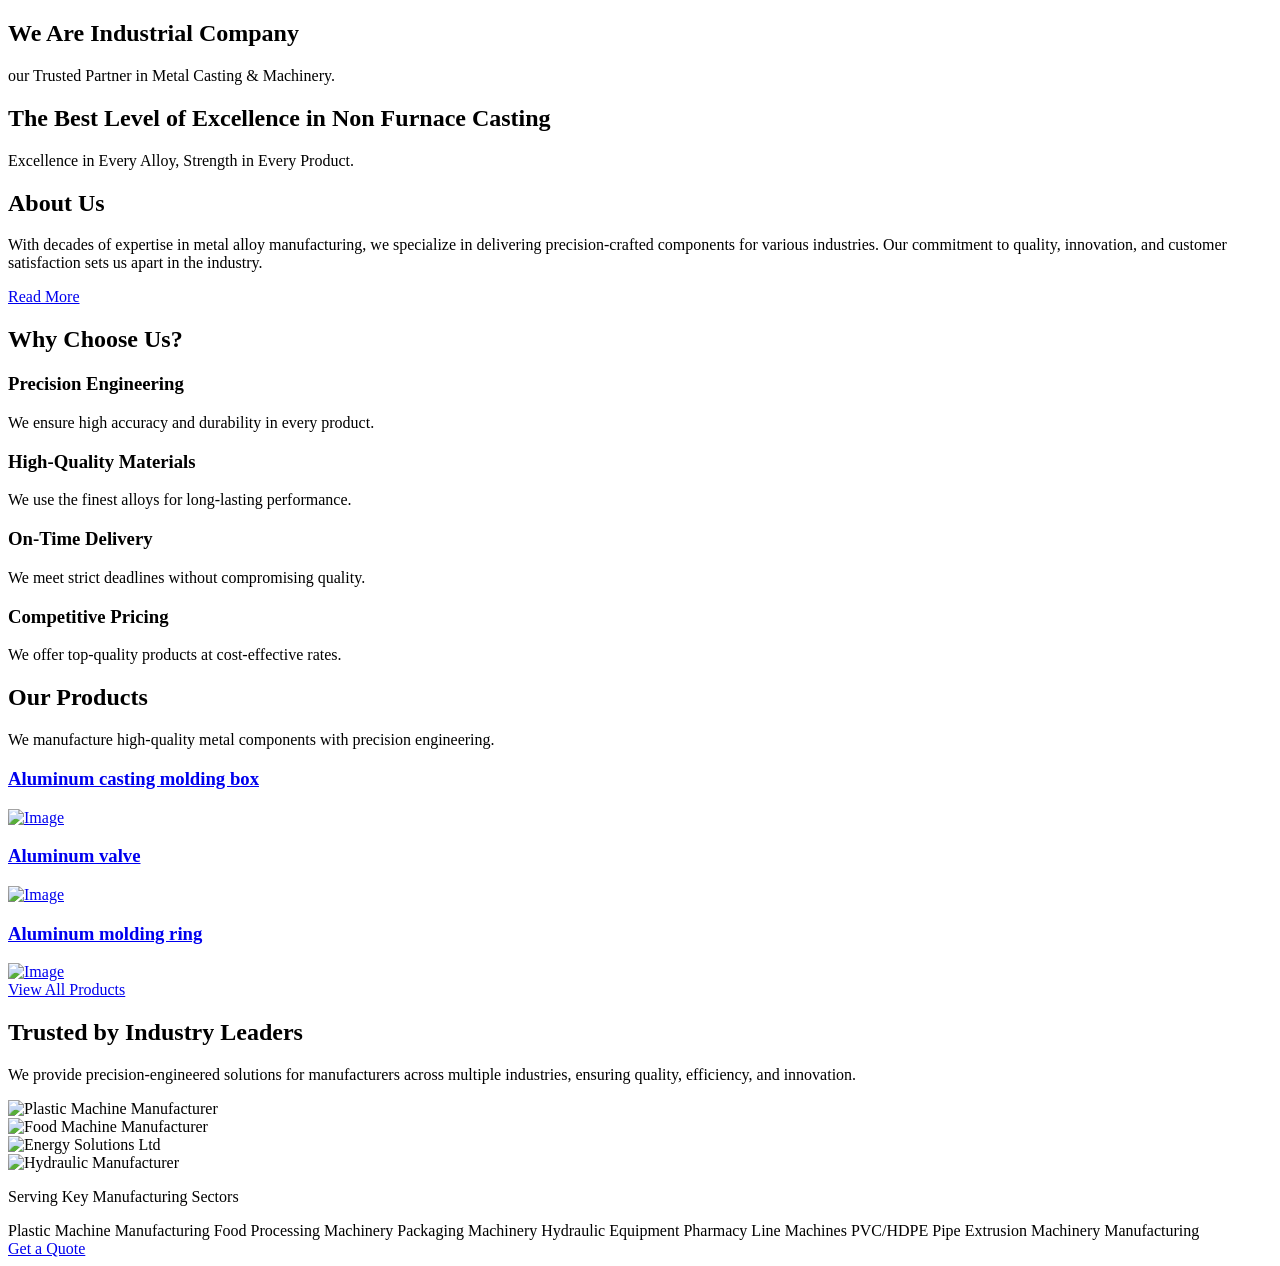
==== index.html @ b77e61ca "text changes in index page & remove product detail page link & added extra one industry." ====
<!DOCTYPE html>
<html lang="en">
  <head>
    <title>Home | Varahi Metal</title>
    <meta charset="utf-8" />
    <meta
      name="viewport"
      content="width=device-width, initial-scale=1, shrink-to-fit=no"
    />

    <link
      href="https://fonts.googleapis.com/css?family=Montserrat:400,700|Oxygen:400,700"
      rel="stylesheet"
    />

    <link rel="stylesheet" href="css/bootstrap.css" />
    <link rel="stylesheet" href="css/animate.css" />
    <link rel="stylesheet" href="css/owl.carousel.min.css" />
    <link rel="stylesheet" href="css/jquery.fancybox.min.css" />

    <link rel="stylesheet" href="fonts/ionicons/css/ionicons.min.css" />
    <link rel="stylesheet" href="fonts/fontawesome/css/font-awesome.min.css" />

    <!-- Theme Style -->
    <link rel="stylesheet" href="css/style.css" />
    <link rel="stylesheet" href="css/custom.css" />
  </head>
  <body>
    <div id="header-placeholder"></div>

    <!-- END header -->

    <div class="top-shadow"></div>

    <section class="home-slider owl-carousel">
      <div
        class="slider-item"
        style="background-image: url('images/industrial_hero_1.jpg')"
      >
        <div class="container">
          <div
            class="row slider-text align-items-center justify-content-center"
          >
            <div class="col-lg-7 text-center col-sm-12 element-animate">
              <h1 class="mb-4"><span>We Are Industrial Company</span></h1>
              <p class="mb-5 w-75">
                our Trusted Partner in Metal Casting & Machinery.
              </p>
            </div>
          </div>
        </div>
      </div>

      <div
        class="slider-item"
        style="background-image: url('images/industrial_hero_2.jpg')"
      >
        <div class="container">
          <div
            class="row slider-text align-items-center justify-content-center"
          >
            <div class="col-lg-7 text-center col-sm-12 element-animate">
              <h1>
                <span>The Best Level of Excellence in Non Furnace Casting</span>
              </h1>
              <p class="mb-5 w-75">
                Excellence in Every Alloy, Strength in Every Product.
              </p>
            </div>
          </div>
        </div>
      </div>
    </section>

    <section class="section element-animate">
      <div class="container">
        <div class="row align-items-center mb-5">
          <div class="col-12">
            <div class="block-41">
              <h2 class="block-41-heading mb-5 text-center">About Us</h2>
              <div class="block-41-text">
                <p>
                  With decades of expertise in metal alloy manufacturing, we
                  specialize in delivering precision-crafted components for
                  various industries. Our commitment to quality, innovation, and
                  customer satisfaction sets us apart in the industry.
                </p>
                <p class="text-center">
                  <a href="./about" class="btn btn-primary">
                    Read More
                    <span class="ion-android-arrow-forward"></span
                  ></a>
                </p>
              </div>
            </div>
          </div>
        </div>
      </div>
    </section>
    <!-- END slider -->

    <section class="section bg-light">
      <div class="container">
        <div class="row mb-5">
          <div class="col-12 text-center">
            <h2>Why Choose Us?</h2>
          </div>
        </div>
        <div class="row align-items-stretch">
          <div class="col-lg-4 order-lg-2">
            <div class="scaling-image h-100">
              <div class="frame h-100">
                <div
                  class="feature-img-bg h-100"
                  style="
                    background-image: url('images/industrial_feature_1.jpg');
                  "
                ></div>
              </div>
            </div>
          </div>

          <div
            class="col-md-6 col-lg-4 feature-1-wrap d-md-flex flex-md-column order-lg-1"
          >
            <div class="feature-1 d-md-flex">
              <div class="align-self-center">
                <span class="ion ion-hammer display-4 text-primary"></span>
                <h3>Precision Engineering</h3>
                <p>We ensure high accuracy and durability in every product.</p>
              </div>
            </div>

            <div class="feature-1 d-md-flex">
              <div class="align-self-center">
                <span class="ion ion-cube display-4 text-primary"></span>
                <h3>High-Quality Materials</h3>
                <p>We use the finest alloys for long-lasting performance.</p>
              </div>
            </div>
          </div>

          <div
            class="col-md-6 col-lg-4 feature-1-wrap d-md-flex flex-md-column order-lg-3"
          >
            <div class="feature-1 d-md-flex">
              <div class="align-self-center">
                <span
                  class="ion ion-ios-speedometer display-4 text-primary"
                ></span>
                <h3>On-Time Delivery</h3>
                <p>We meet strict deadlines without compromising quality.</p>
              </div>
            </div>

            <div class="feature-1 d-md-flex">
              <div class="align-self-center">
                <span class="ion ion-pricetag display-4 text-primary"></span>
                <h3>Competitive Pricing</h3>
                <p>We offer top-quality products at cost-effective rates.</p>
              </div>
            </div>
          </div>
        </div>
      </div>
    </section>

    <section class="section border-t">
      <div class="container">
        <div class="row justify-content-center mb-5 element-animate">
          <div class="col-md-8 text-center">
            <h2 class="heading mb-4">Our Products</h2>
            <p class="mb-5 lead">
              We manufacture high-quality metal components with precision
              engineering.
            </p>
          </div>
        </div>
      </div>
      <div class="container-fluid">
        <div class="row no-gutters">
          <div class="col-md-4 element-animate">
            <a href="javascript:void(0)" class="link-thumbnail">
              <h3>Aluminum casting molding box</h3>
              <span class="ion-plus icon"></span>
              <img
                src="images/products/alu_casting_cutting_box.jpg"
                alt="Image"
                class="img-fluid"
              />
            </a>
          </div>
          <div class="col-md-4 element-animate">
            <a href="javascript:void(0)" class="link-thumbnail">
              <h3>Aluminum valve</h3>

              <span class="ion-plus icon"></span>
              <img
                src="images/products/alu_valve.jpg"
                alt="Image"
                class="img-fluid"
              />
            </a>
          </div>
          <div class="col-md-4 element-animate">
            <a href="javascript:void(0)" class="link-thumbnail">
              <h3>Aluminum molding ring</h3>
              <span class="ion-plus icon"></span>
              <img
                src="images/products/alu_ring.jpg"
                alt="Image"
                class="img-fluid"
              />
            </a>
          </div>
        </div>
        <div class="text-center">
          <a href="./products" class="btn btn-primary mt-5">
            View All Products
          </a>
        </div>
      </div>
    </section>
    <!-- END section -->

    <section class="section bg-light">
      <div class="container">
        <div class="text-center">
          <h2 class="mb-3">Trusted by Industry Leaders</h2>
          <p class="lead w-75 mx-auto mb-4">
            We provide precision-engineered solutions for manufacturers across
            multiple industries, ensuring quality, efficiency, and innovation.
          </p>
        </div>

        <!-- Client Logos Grid -->
        <div class="row justify-content-center client-section mb-4">
          <div class="col-6 col-sm-4 col-md-3 col-lg-2 text-center">
            <img
              src="images/clients/Digicon machinery.webp"
              alt="Plastic Machine Manufacturer"
              class="img-fluid client-logo"
            />
          </div>
          <div class="col-6 col-sm-4 col-md-3 col-lg-2 text-center">
            <img
              src="images/clients/neoplast enigneering.png"
              alt="Food Machine Manufacturer"
              class="img-fluid client-logo"
            />
          </div>
          <div class="col-6 col-sm-4 col-md-3 col-lg-2 text-center">
            <img
              src="images/clients/seven-star-engineers-fabricators-contractors-90x90.png"
              alt="Energy Solutions Ltd"
              alt="Packing Machine Manufacturer"
              class="img-fluid client-logo"
            />
          </div>
          <div class="col-6 col-sm-4 col-md-3 col-lg-2 text-center">
            <img
              src="images/clients/ShubhamExtrusion_Logo_Dark.png"
              alt="Hydraulic Manufacturer"
              class="img-fluid client-logo"
            />
          </div>
        </div>

        <!-- Industries Served -->
        <div class="text-center mt-3">
          <div class="d-inline-block p-4">
            <p class="h4 mb-3">Serving Key Manufacturing Sectors</p>
            <div class="d-flex flex-wrap justify-content-center gap-3">
              <span class="bg-opacity-10 px-3 py-2"
                >Plastic Machine Manufacturing</span
              >
              <span class="bg-opacity-10 px-3 py-2"
                >Food Processing Machinery</span
              >
              <span class="bg-opacity-10 px-3 py-2">Packaging Machinery</span>
              <span class="bg-opacity-10 px-3 py-2">Hydraulic Equipment</span>
              <span class="bg-opacity-10 px-3 py-2"
                >Pharmacy Line Machines</span
              >
              <span class="bg-opacity-10 px-3 py-2"
                >PVC/HDPE Pipe Extrusion Machinery Manufacturing
              </span>
            </div>
            <a href="contact.html" class="btn btn-primary mt-3">Get a Quote</a>
          </div>
        </div>
      </div>
    </section>

    <div id="footer-placeholder"></div>

    <!-- <div id="loader-placeholder"></div> -->

    <script src="js/jquery-3.2.1.min.js"></script>
    <script src="js/popper.min.js"></script>
    <script src="js/bootstrap.min.js"></script>
    <script src="js/owl.carousel.min.js"></script>
    <script src="js/jquery.waypoints.min.js"></script>
    <script src="js/jquery.fancybox.min.js"></script>
    <script src="js/main.js"></script>
  </body>
</html>
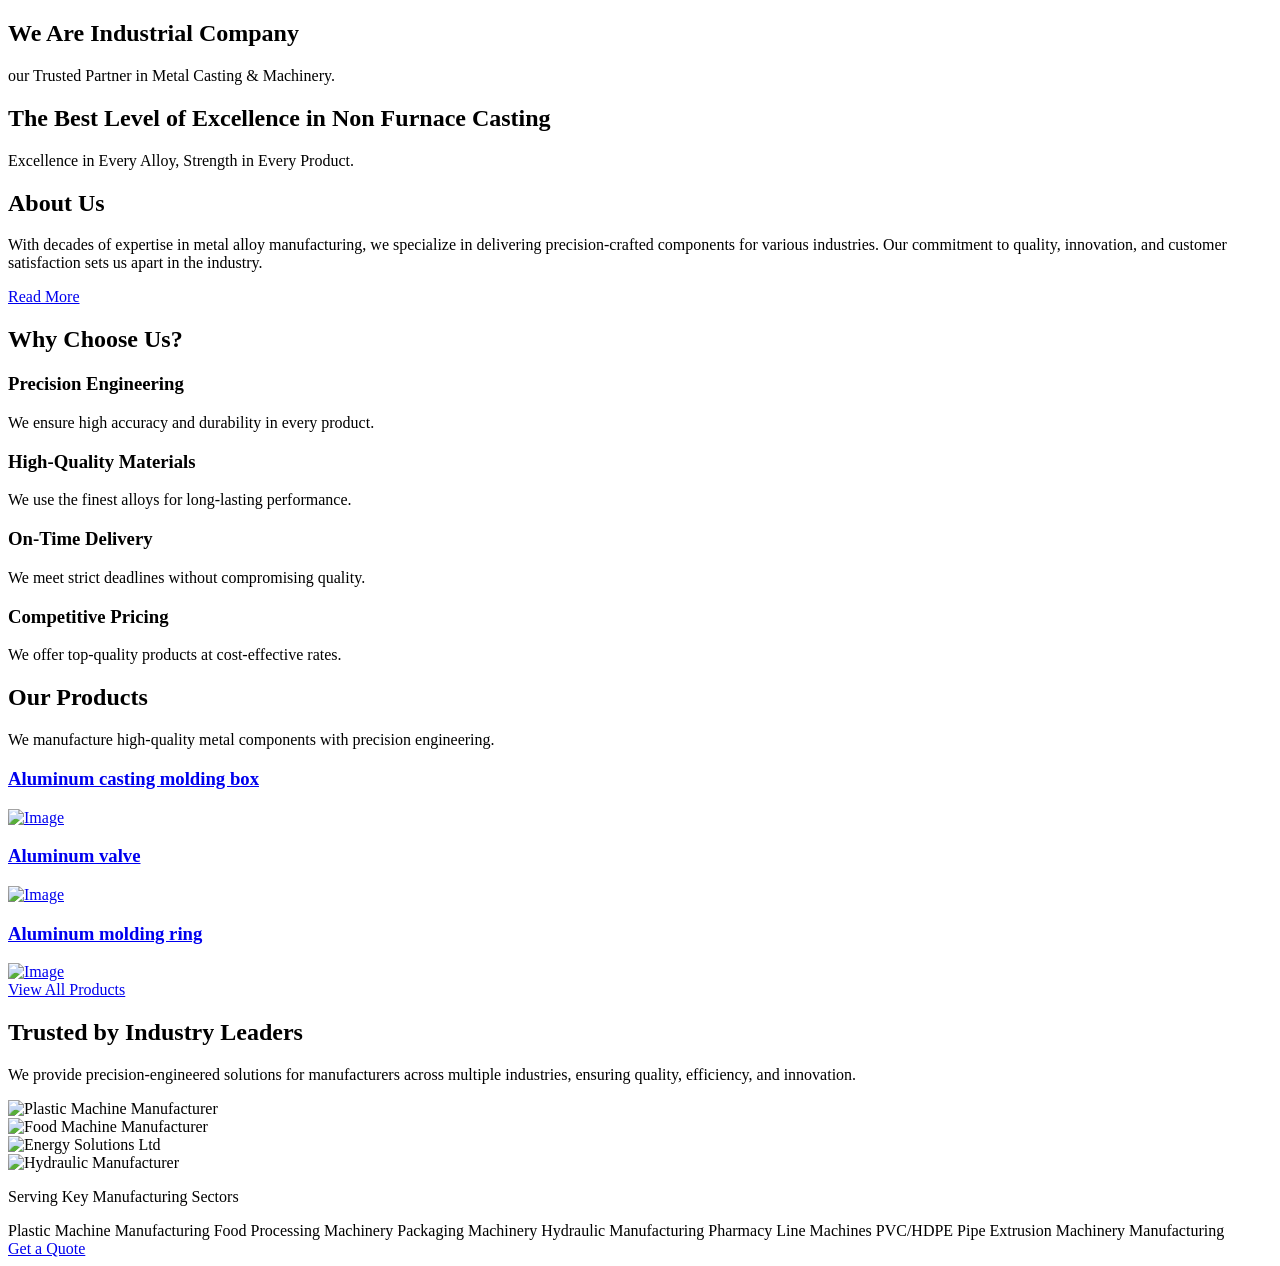
==== commit 5c83fd7f: "update some of the changes: - remove view detail icon form products - update images & remove extra p" ====
--- a/index.html
+++ b/index.html
@@ -110,12 +110,14 @@
           <div class="col-lg-4 order-lg-2">
             <div class="scaling-image h-100">
               <div class="frame h-100">
-                <div
-                  class="feature-img-bg h-100"
-                  style="
-                    background-image: url('images/industrial_feature_1.jpg');
-                  "
-                ></div>
+                <div class="feature-video-bg h-100">
+                  <video loop autoplay muted playsinline="playsinline">
+                    <source
+                      src="./images/why_choose_us_poster_video.mp4"
+                      type="video/mp4"
+                    />
+                  </video>
+                </div>
               </div>
             </div>
           </div>
@@ -182,7 +184,7 @@
           <div class="col-md-4 element-animate">
             <a href="javascript:void(0)" class="link-thumbnail">
               <h3>Aluminum casting molding box</h3>
-              <span class="ion-plus icon"></span>
+              <!-- <span class="ion-plus icon"></span> -->
               <img
                 src="images/products/alu_casting_cutting_box.jpg"
                 alt="Image"
@@ -193,8 +195,7 @@
           <div class="col-md-4 element-animate">
             <a href="javascript:void(0)" class="link-thumbnail">
               <h3>Aluminum valve</h3>
-
-              <span class="ion-plus icon"></span>
+              <!-- <span class="ion-plus icon"></span> -->
               <img
                 src="images/products/alu_valve.jpg"
                 alt="Image"
@@ -205,9 +206,9 @@
           <div class="col-md-4 element-animate">
             <a href="javascript:void(0)" class="link-thumbnail">
               <h3>Aluminum molding ring</h3>
-              <span class="ion-plus icon"></span>
+              <!-- <span class="ion-plus icon"></span> -->
               <img
-                src="images/products/alu_ring.jpg"
+                src="images/products/Alu_ring_large.jpg"
                 alt="Image"
                 class="img-fluid"
               />
@@ -215,7 +216,7 @@
           </div>
         </div>
         <div class="text-center">
-          <a href="./products" class="btn btn-primary mt-5">
+          <a href="products#product-container" class="btn btn-primary mt-5">
             View All Products
           </a>
         </div>
@@ -278,7 +279,9 @@
                 >Food Processing Machinery</span
               >
               <span class="bg-opacity-10 px-3 py-2">Packaging Machinery</span>
-              <span class="bg-opacity-10 px-3 py-2">Hydraulic Equipment</span>
+              <span class="bg-opacity-10 px-3 py-2"
+                >Hydraulic Manufacturing</span
+              >
               <span class="bg-opacity-10 px-3 py-2"
                 >Pharmacy Line Machines</span
               >
--- a/css/custom.css
+++ b/css/custom.css
@@ -0,0 +1,82 @@
+.logo svg {
+  /* height: 150px; */
+  width: 150px;
+}
+
+.client-logo {
+  height: 60px;
+  transition: transform 0.3s ease-in-out;
+}
+
+.client-logo:hover {
+  transform: scale(1.1);
+}
+
+.iframe-container {
+  position: relative;
+  width: 100%;
+  padding-top: 56.25%; /* Aspect ratio 16:9 (height/width = 9/16 = 56.25%) */
+  height: 0;
+  overflow: hidden;
+}
+
+.iframe-container iframe {
+  position: absolute;
+  top: 0;
+  left: 0;
+  width: 100%;
+  height: 100%;
+}
+
+.product-box {
+  position: relative;
+}
+.product-box img {
+  width: 100%;
+  height: 300px;
+  object-fit: cover;
+}
+
+.client-section {
+  gap: 1rem;
+}
+
+/* if carousel scroll not working in mobile*/
+
+/* .owl-carousel .owl-stage,
+.owl-carousel.owl-drag .owl-item {
+  -ms-touch-action: auto;
+  touch-action: auto;
+} */
+
+@media (max-width: 576px) {
+  .client-logo {
+    height: 50px;
+  }
+
+  .text-center .w-75 {
+    width: 100% !important;
+  }
+}
+
+@media (max-width: 768px) {
+  .d-flex.flex-wrap {
+    flex-direction: column;
+    align-items: center;
+  }
+}
+
+.feature-video-bg video {
+  position: absolute;
+  top: 50%;
+  left: 50%;
+  min-width: 100%;
+  min-height: 100%;
+  width: auto;
+  height: auto;
+  z-index: 0;
+  -ms-transform: translateX(-50%) translateY(-50%);
+  -moz-transform: translateX(-50%) translateY(-50%);
+  -webkit-transform: translateX(-50%) translateY(-50%);
+  transform: translateX(-50%) translateY(-50%);
+}
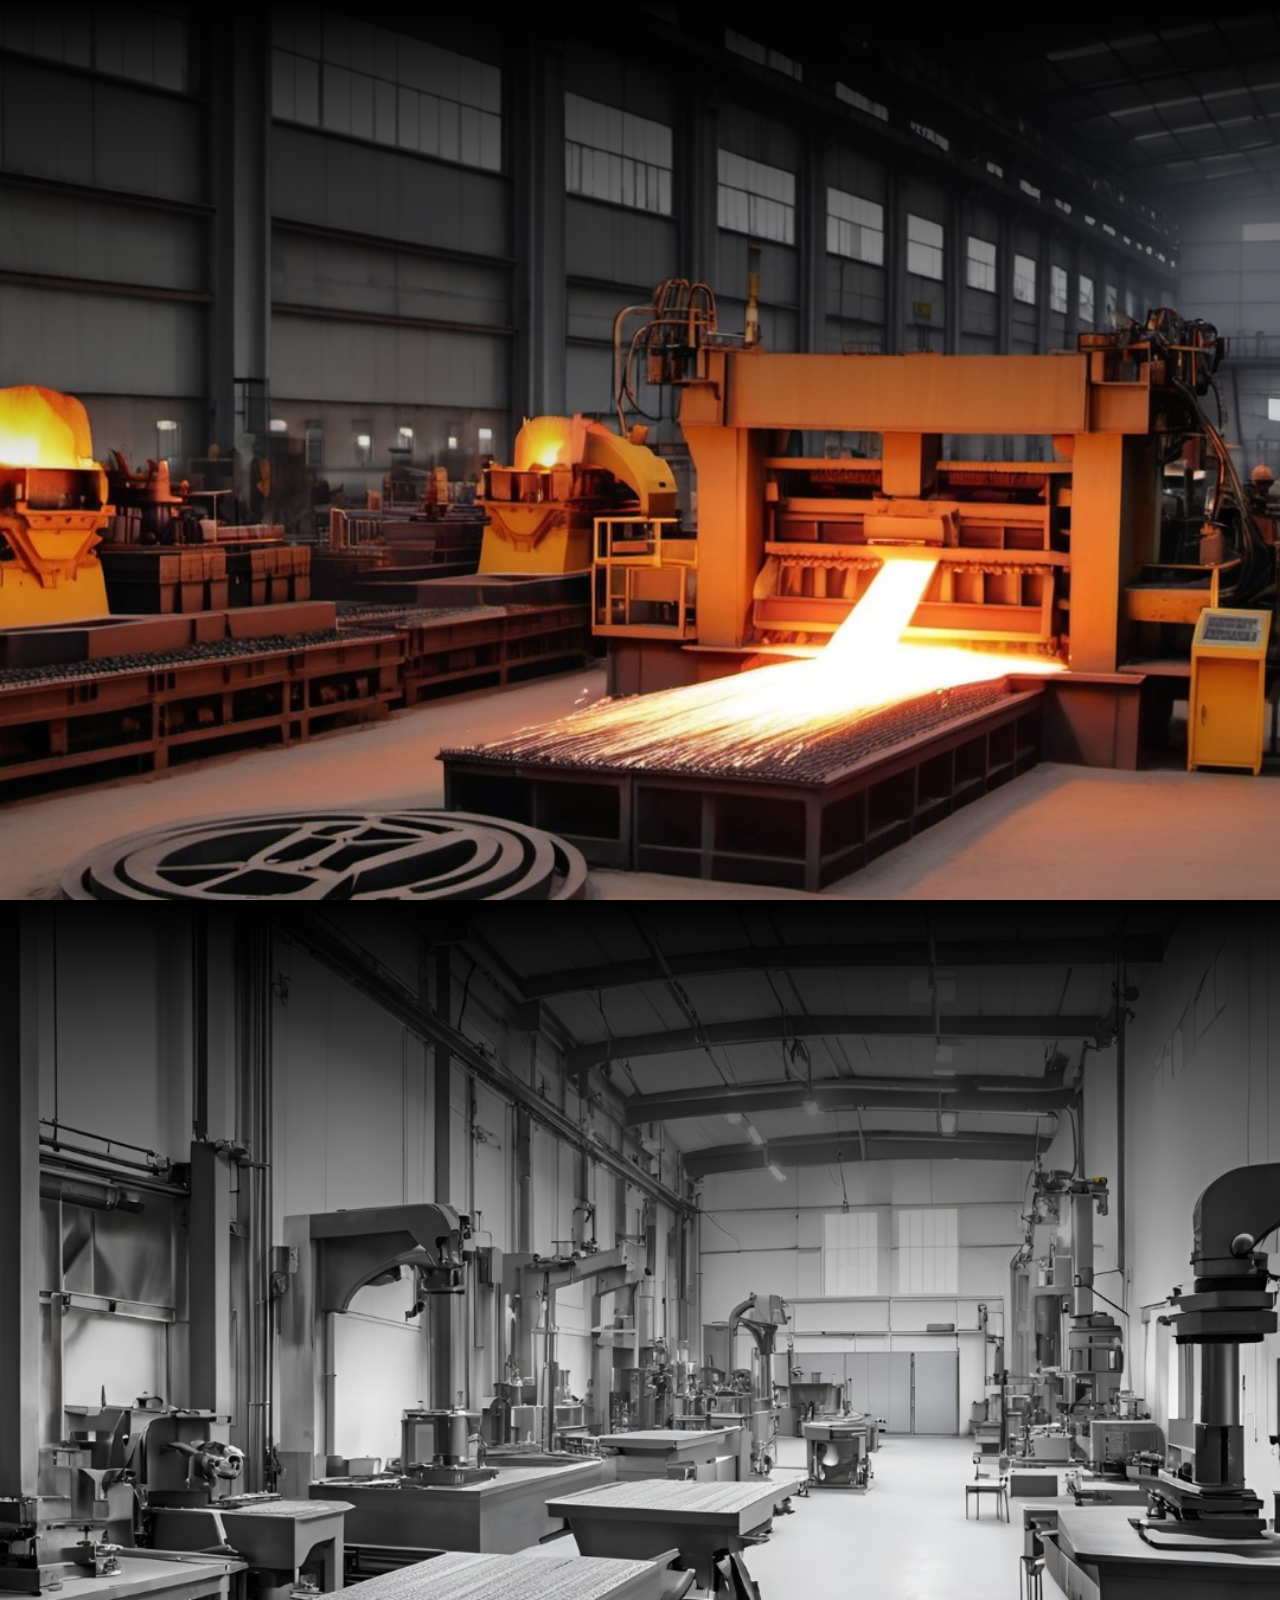
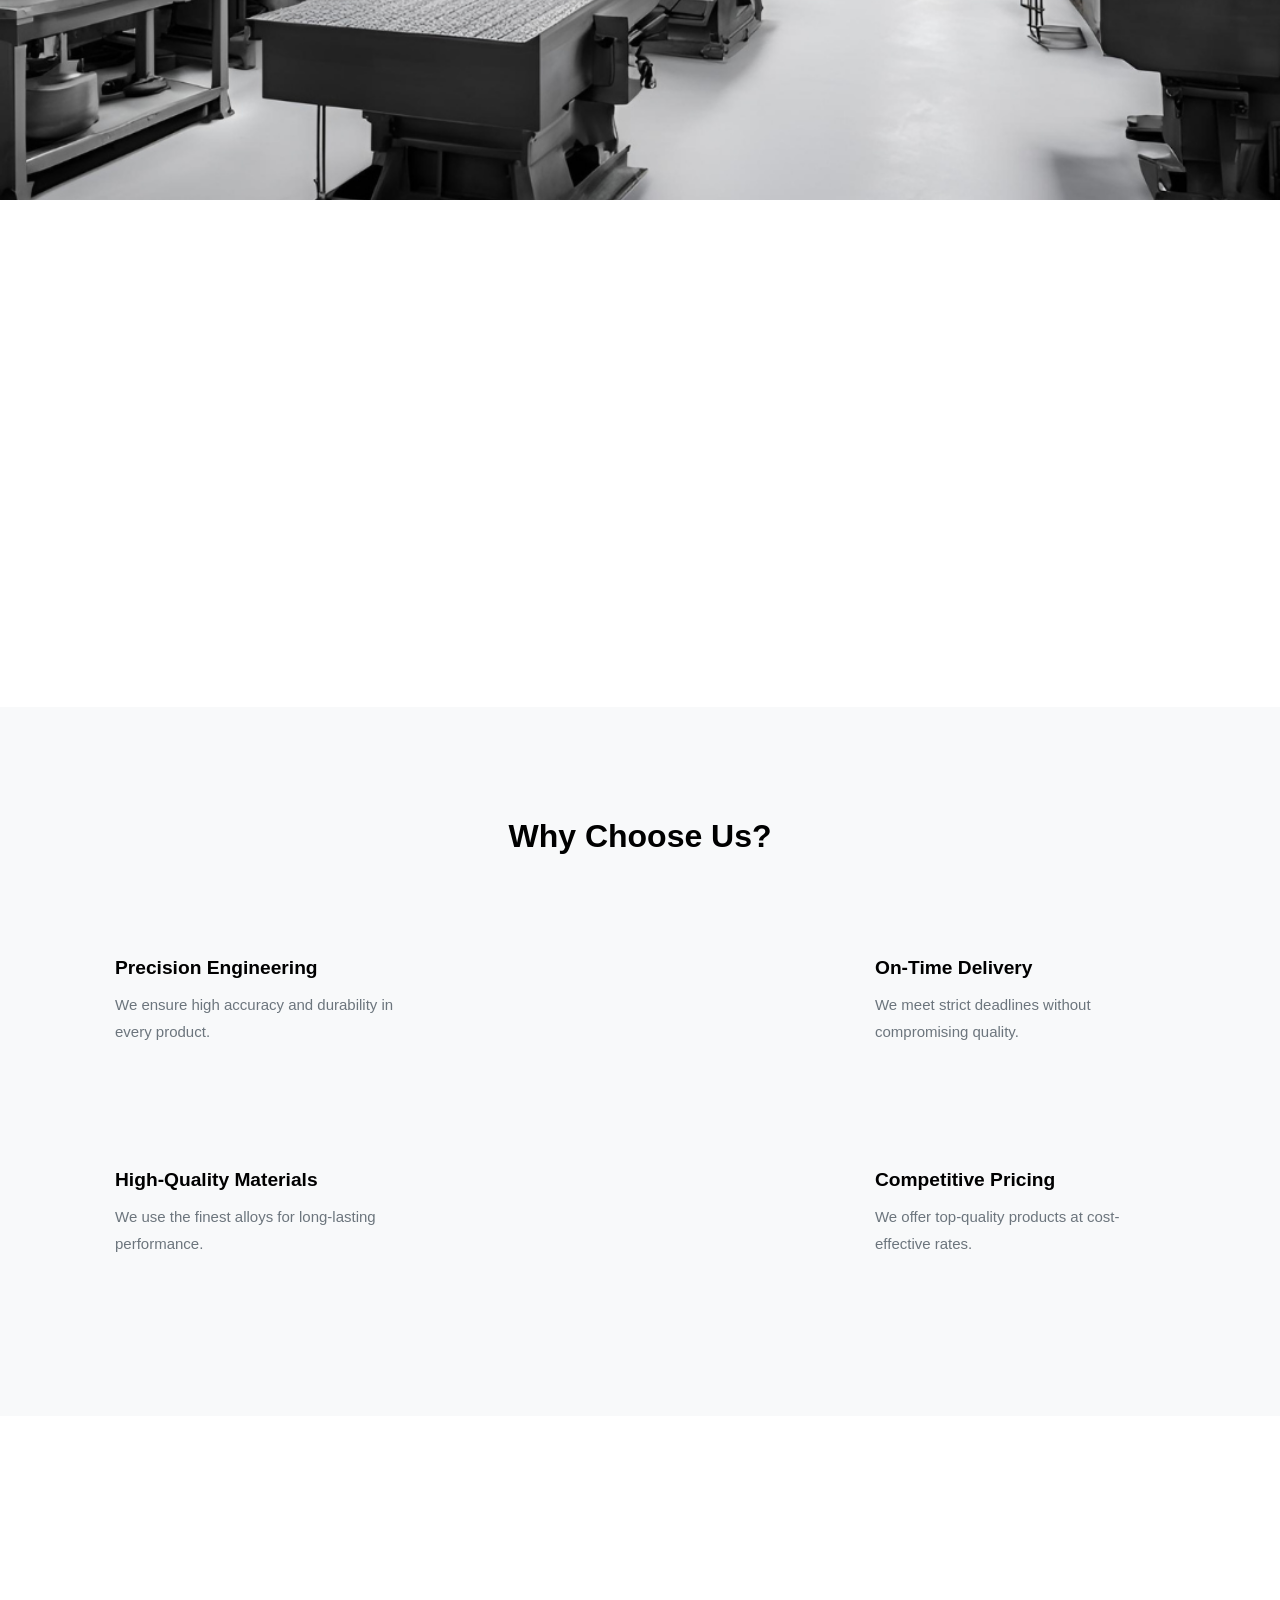
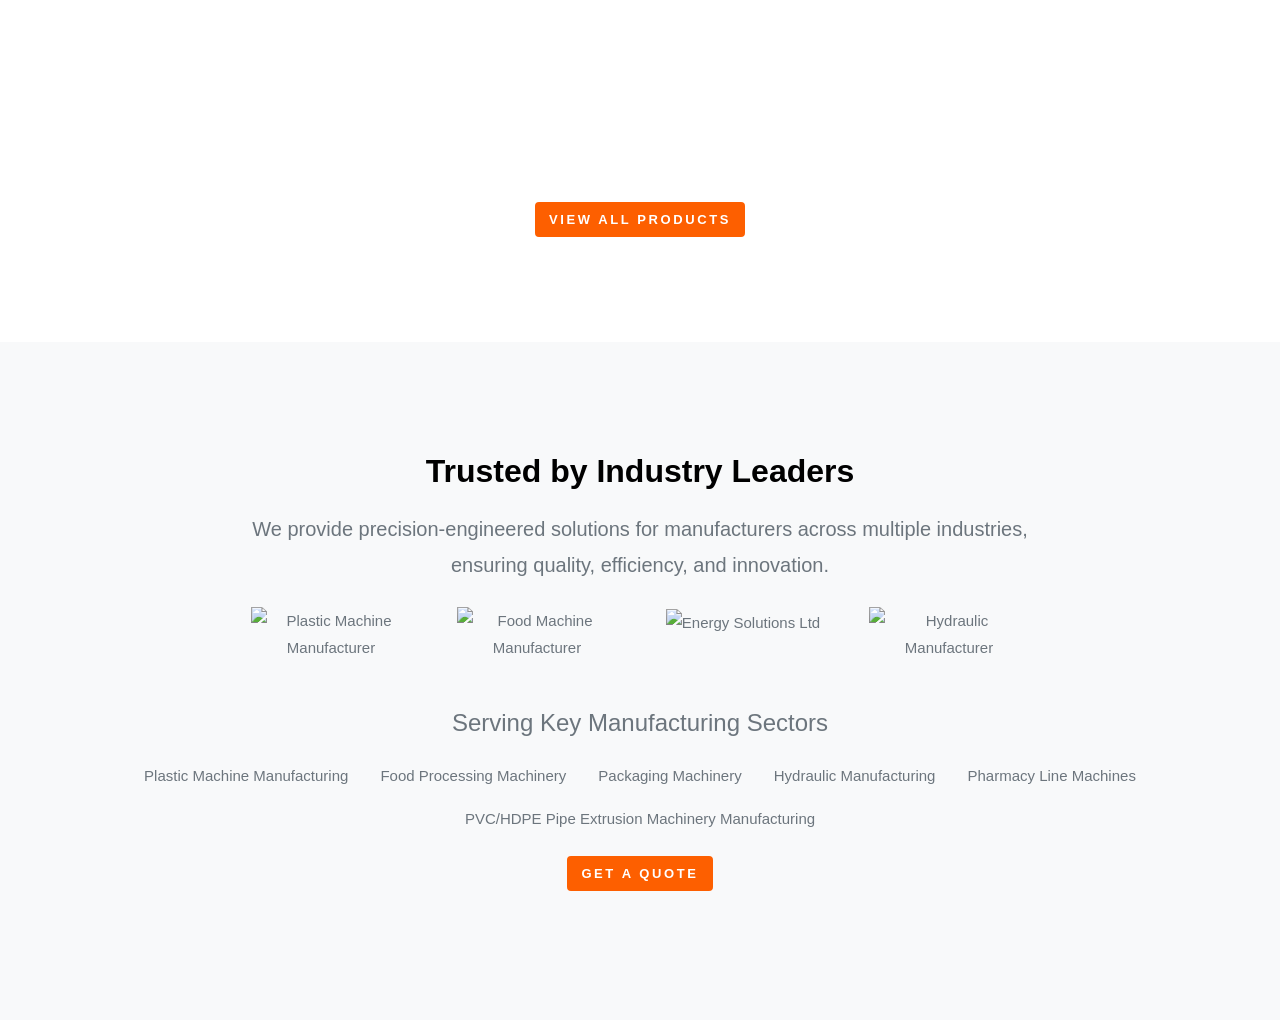
==== commit 22e1e306: "- removed extra images - changed the bg poster images of all the pages. - removed extra pages" ====
--- a/index.html
+++ b/index.html
@@ -30,12 +30,10 @@
 
     <!-- END header -->
 
-    <div class="top-shadow"></div>
-
     <section class="home-slider owl-carousel">
       <div
         class="slider-item"
-        style="background-image: url('images/industrial_hero_1.jpg')"
+        style="background-image: url('images/home-slider-image_1.jpg')"
       >
         <div class="container">
           <div
@@ -53,7 +51,7 @@
 
       <div
         class="slider-item"
-        style="background-image: url('images/industrial_hero_2.jpg')"
+        style="background-image: url('images/home-slider-image_2.png')"
       >
         <div class="container">
           <div
--- a/css/custom.css
+++ b/css/custom.css
@@ -66,7 +66,7 @@
   }
 }
 
-.feature-video-bg video {
+/* .feature-video-bg video {
   position: absolute;
   top: 50%;
   left: 50%;
@@ -79,4 +79,23 @@
   -moz-transform: translateX(-50%) translateY(-50%);
   -webkit-transform: translateX(-50%) translateY(-50%);
   transform: translateX(-50%) translateY(-50%);
+} */
+
+.feature-video-bg video {
+  position: absolute;
+  top: 50%;
+  left: 50%;
+  width: 100%;
+  height: 100%;
+  z-index: 0;
+  object-fit: cover; /* Ensures the video covers the container */
+  transform: translate(-50%, -50%);
 }
+
+@media (max-width: 991.98px) {
+  .feature-video-bg {
+    height: 400px !important;
+    display: block;
+    margin-bottom: 30px;
+  }
+}
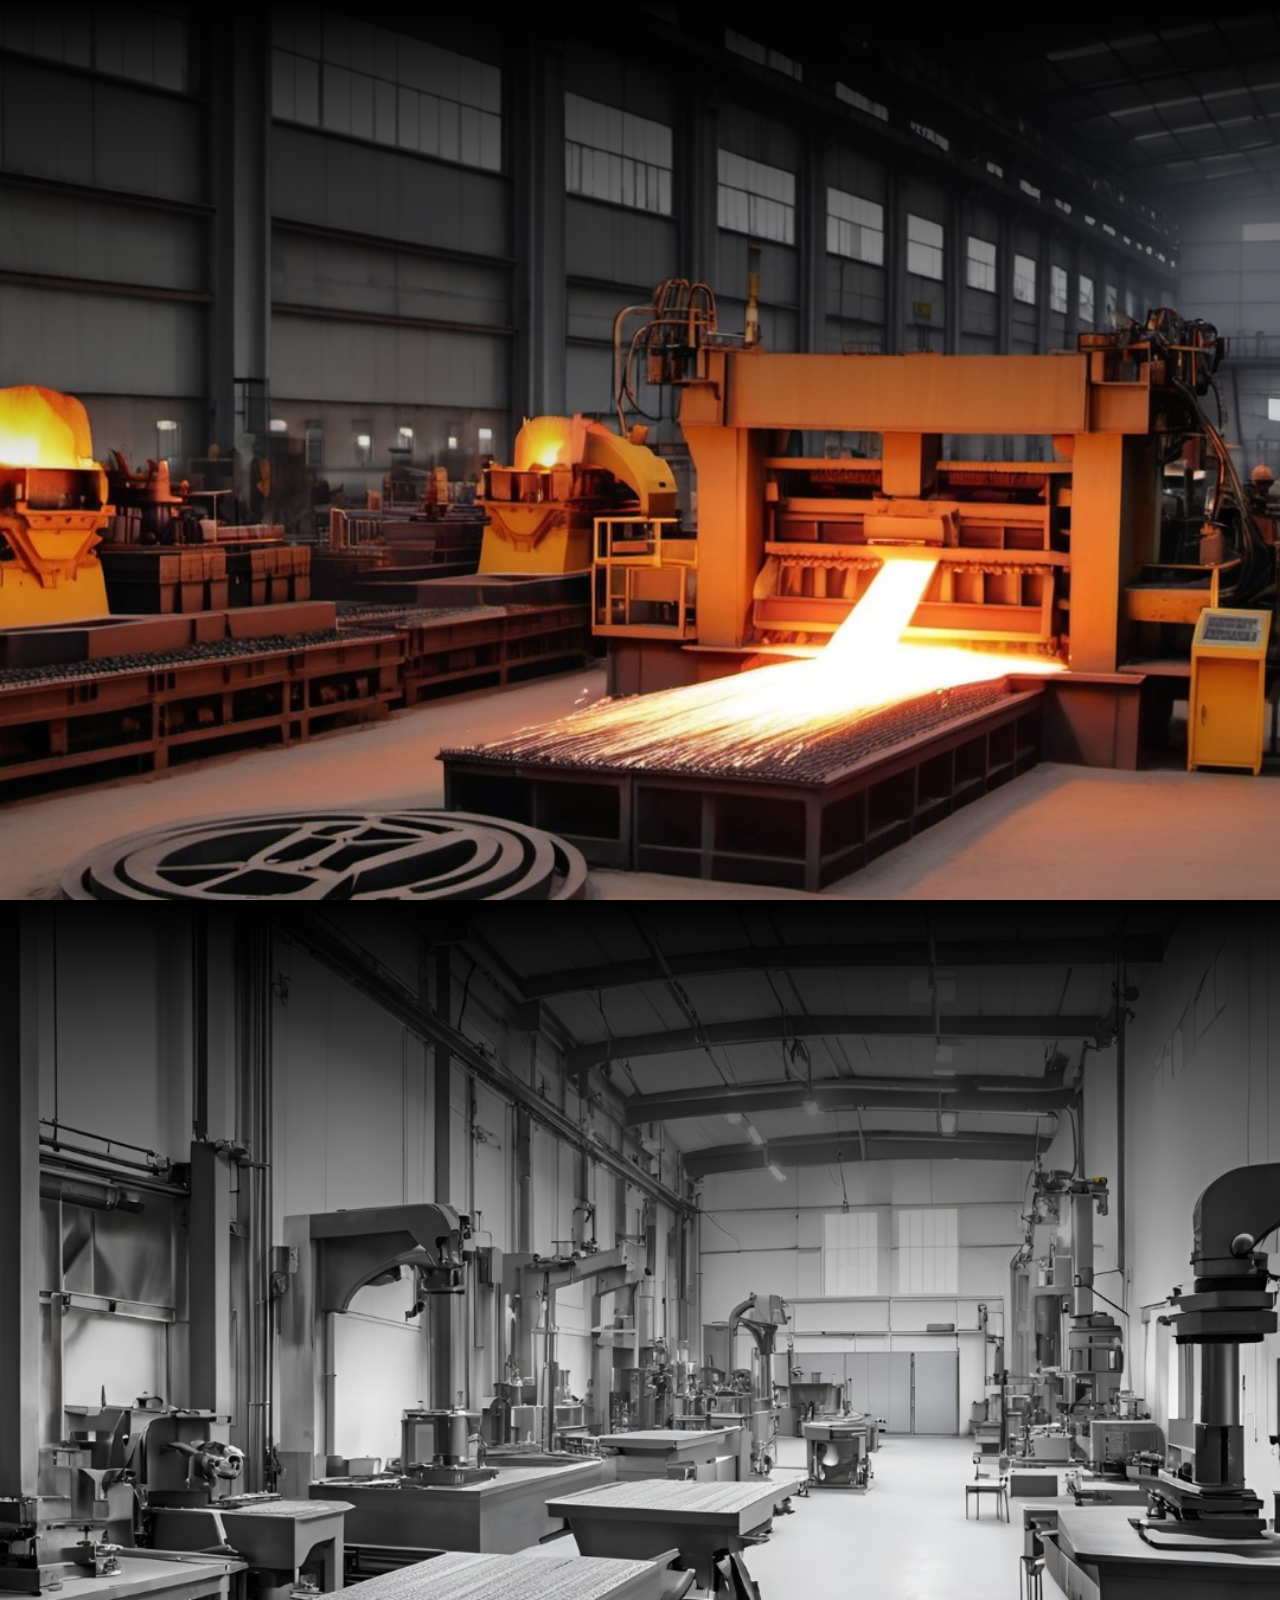
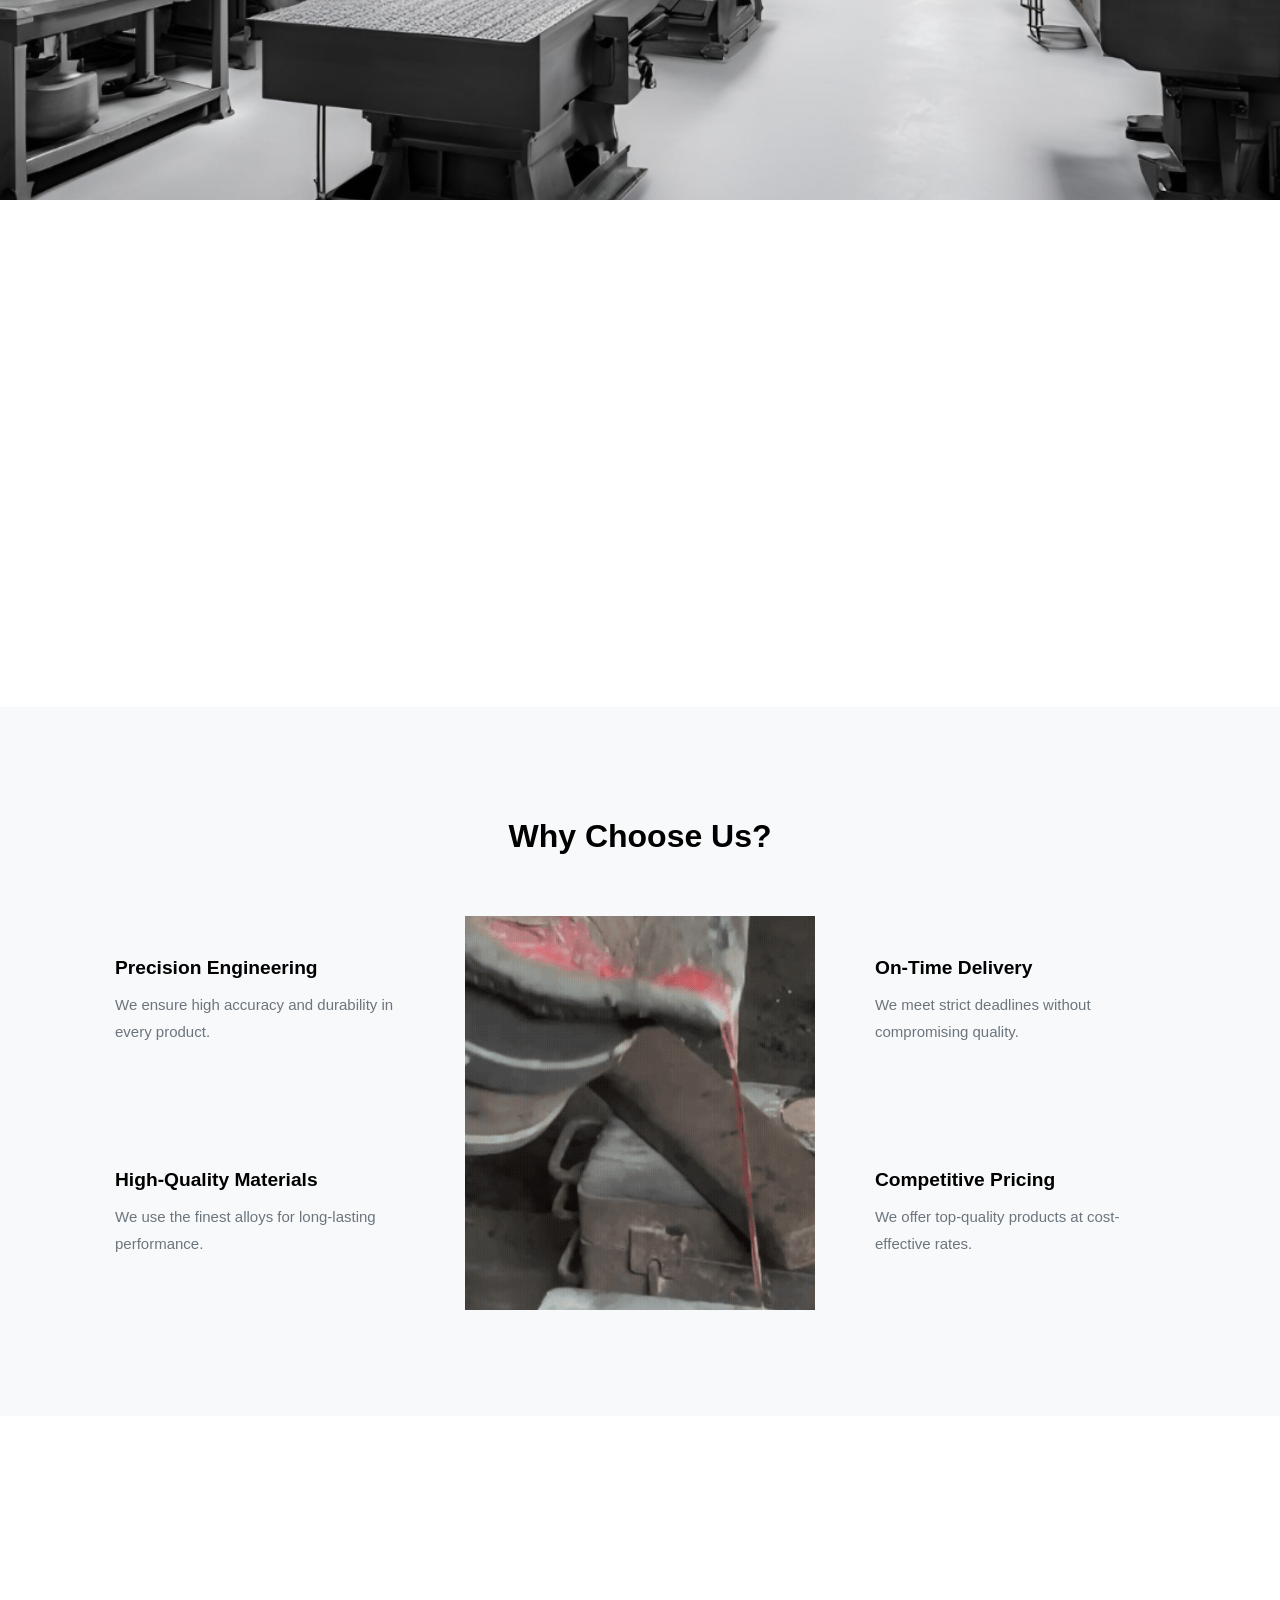
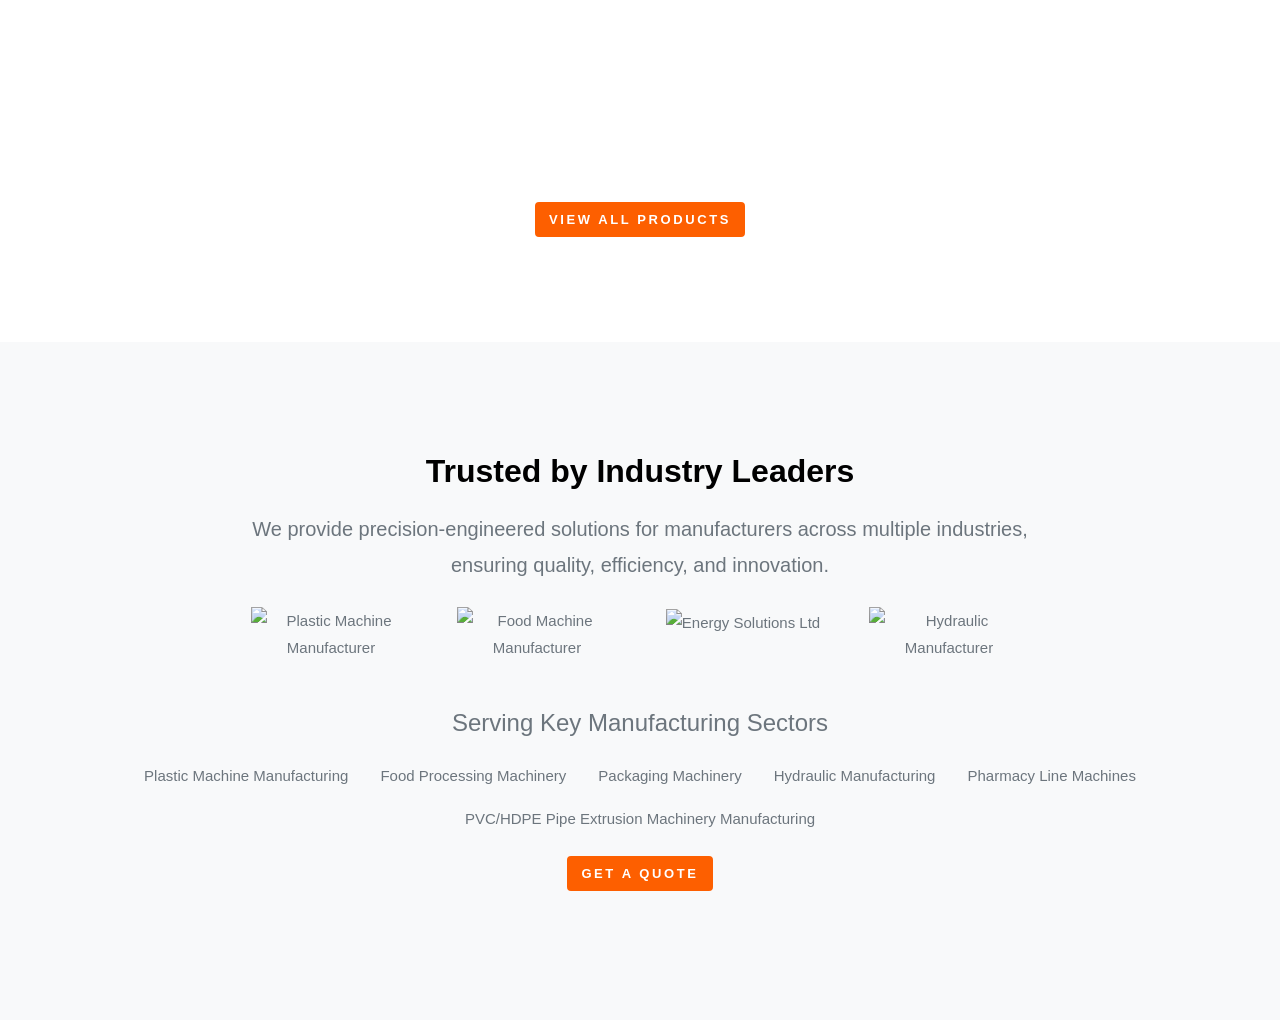
==== commit 847fa198: "replace video with gif image in index page." ====
--- a/index.html
+++ b/index.html
@@ -108,14 +108,12 @@
           <div class="col-lg-4 order-lg-2">
             <div class="scaling-image h-100">
               <div class="frame h-100">
-                <div class="feature-video-bg h-100">
-                  <video loop autoplay muted playsinline="playsinline">
-                    <source
-                      src="./images/why_choose_us_poster_video.mp4"
-                      type="video/mp4"
-                    />
-                  </video>
-                </div>
+                <div
+                  class="feature-img-bg h-100"
+                  style="
+                    background-image: url('images/why_choose_us_poster_video.gif');
+                  "
+                ></div>
               </div>
             </div>
           </div>
--- a/css/custom.css
+++ b/css/custom.css
@@ -65,37 +65,3 @@
     align-items: center;
   }
 }
-
-/* .feature-video-bg video {
-  position: absolute;
-  top: 50%;
-  left: 50%;
-  min-width: 100%;
-  min-height: 100%;
-  width: auto;
-  height: auto;
-  z-index: 0;
-  -ms-transform: translateX(-50%) translateY(-50%);
-  -moz-transform: translateX(-50%) translateY(-50%);
-  -webkit-transform: translateX(-50%) translateY(-50%);
-  transform: translateX(-50%) translateY(-50%);
-} */
-
-.feature-video-bg video {
-  position: absolute;
-  top: 50%;
-  left: 50%;
-  width: 100%;
-  height: 100%;
-  z-index: 0;
-  object-fit: cover; /* Ensures the video covers the container */
-  transform: translate(-50%, -50%);
-}
-
-@media (max-width: 991.98px) {
-  .feature-video-bg {
-    height: 400px !important;
-    display: block;
-    margin-bottom: 30px;
-  }
-}
